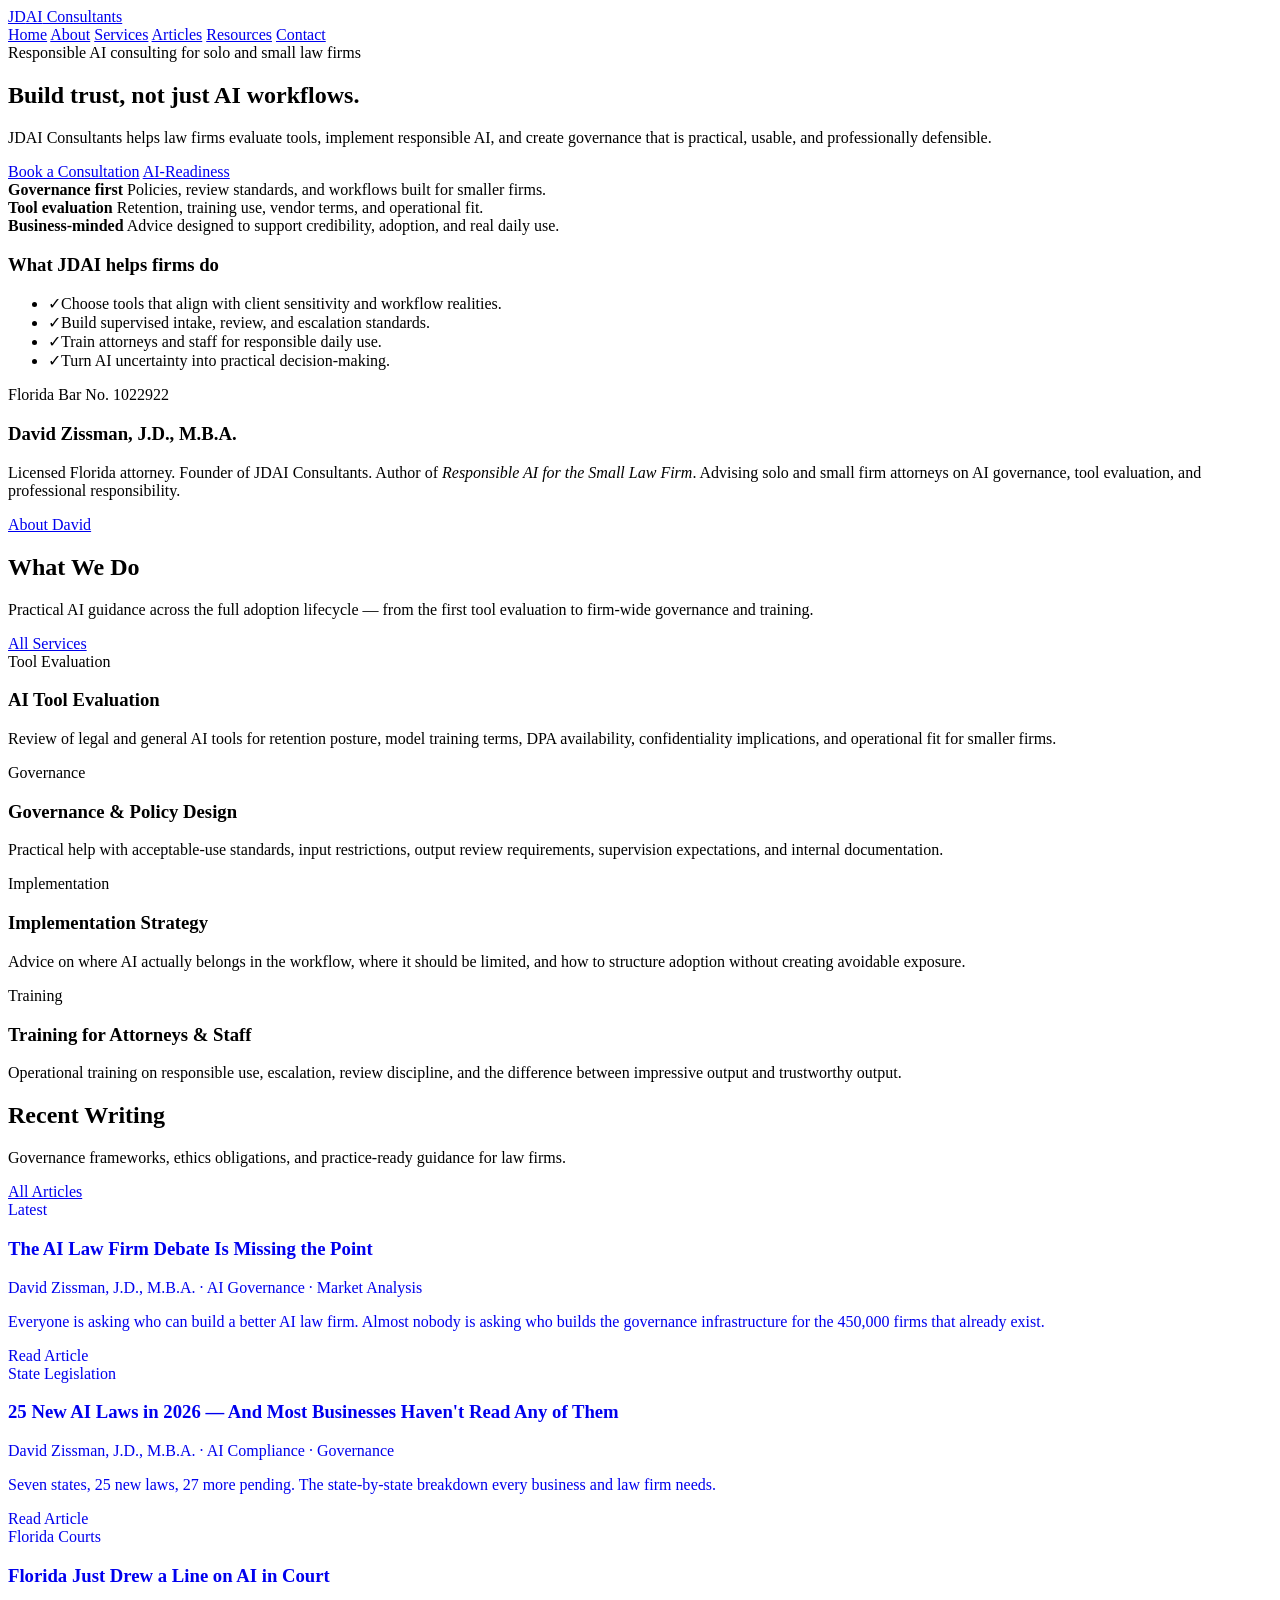
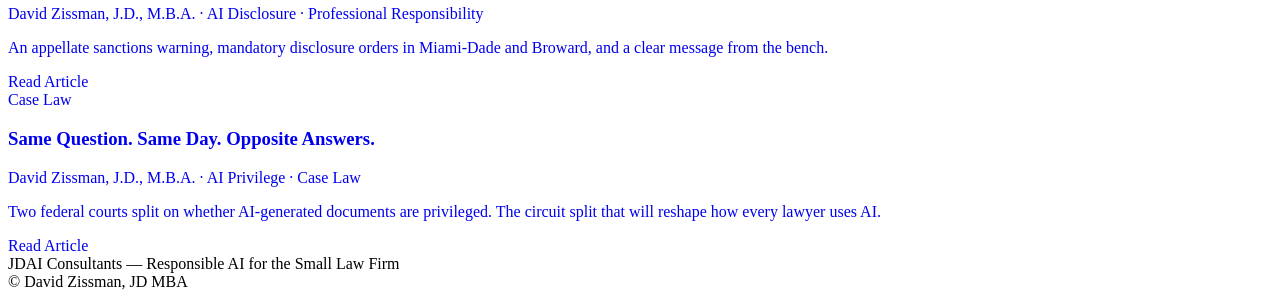
==== index.html @ 6c131a29 "Add files via upload replacing old index file" ====
<!DOCTYPE html>
<html lang="en">
<head>
  <!-- Google tag (gtag.js) -->
  <script async src="https://www.googletagmanager.com/gtag/js?id=G-C02P31GYG3"></script>
  <script>
    window.dataLayer = window.dataLayer || [];
    function gtag(){dataLayer.push(arguments);}
    gtag('js', new Date());

    gtag('config', 'G-C02P31GYG3');
  </script>

  <meta charset="UTF-8" />
  <meta name="viewport" content="width=device-width, initial-scale=1.0" />
  <title>JDAI Consultants | Responsible AI for the Small Law Firm</title>
  <meta name="description" content="Practical AI governance, tool evaluation, and implementation guidance for solo and small law firms." />
  <meta name="theme-color" content="#0b0f1a" />
  <meta property="og:title" content="JDAI Consultants | Responsible AI for the Small Law Firm" />
  <meta property="og:description" content="Practical AI governance, tool evaluation, and implementation guidance for solo and small law firms." />
  <meta property="og:type" content="website" />
  <meta name="twitter:card" content="summary_large_image" />
  
  <link rel="canonical" href="https://jdaiconsultants.com/" />
  <link rel="stylesheet" href="style.css" />
  <script type="application/ld+json">
  {
    "@context": "https://schema.org",
    "@type": "ProfessionalService",
    "name": "JDAI Consultants",
    "url": "https://jdaiconsultants.com",
    "description": "Practical AI governance, tool evaluation, and implementation guidance for solo and small law firms.",
    "founder": {
      "@type": "Person",
      "name": "David Zissman",
      "jobTitle": "Founder",
      "honorificSuffix": "J.D., M.B.A.",
      "url": "https://jdaiconsultants.com/about.html"
    },
    "areaServed": "US",
    "serviceType": ["AI Governance Consulting", "Legal AI Tool Evaluation", "Attorney AI Training"],
    "address": {
      "@type": "PostalAddress",
      "addressLocality": "Orlando",
      "addressRegion": "FL",
      "addressCountry": "US"
    }
  }
  </script>
</head>
<body>
  
<header class="site-header">
  <div class="container nav">
    <a href="index.html" class="brand">JD<span class="gold">AI</span> Consultants</a>
    <nav class="nav-links" aria-label="Primary">
      <a class="active" href="index.html">Home</a>
      <a class="" href="about.html">About</a>
      <a class="" href="services.html">Services</a>
      <a class="" href="articles.html">Articles</a>
      <a class="" href="resources.html">Resources</a>
      <a class="" href="contact.html">Contact</a>
    </nav>
  </div>
</header>

  
<main>
  <section class="hero">
    <div class="container hero-wrap">
      <div class="hero-copy">
        <div class="eyebrow">Responsible AI consulting for solo and small law firms</div>
        <h1>Build trust, not just AI workflows.</h1>
        <p class="lead">
          JDAI Consultants helps law firms evaluate tools, implement responsible AI, and create governance that is practical, usable, and professionally defensible.
        </p>
        <div class="hero-actions">
          <a class="btn btn-primary" href="contact.html">Book a Consultation</a>
          <a class="btn btn-primary" href="assessment.html">AI-Readiness</a>
        </div>
        <div class="hero-meta">
          <div class="stat">
            <strong>Governance first</strong>
            <span>Policies, review standards, and workflows built for smaller firms.</span>
          </div>
          <div class="stat">
            <strong>Tool evaluation</strong>
            <span>Retention, training use, vendor terms, and operational fit.</span>
          </div>
          <div class="stat">
            <strong>Business-minded</strong>
            <span>Advice designed to support credibility, adoption, and real daily use.</span>
          </div>
        </div>
      </div>
      <div class="hero-panel">
        <div class="panel-card">
          <h3>What JDAI helps firms do</h3>
          <ul class="checklist">
            <li><span class="check">✓</span><span>Choose tools that align with client sensitivity and workflow realities.</span></li>
            <li><span class="check">✓</span><span>Build supervised intake, review, and escalation standards.</span></li>
            <li><span class="check">✓</span><span>Train attorneys and staff for responsible daily use.</span></li>
            <li><span class="check">✓</span><span>Turn AI uncertainty into practical decision-making.</span></li>
          </ul>
        </div>
        <div class="panel-card">
          <div class="kicker">Florida Bar No. 1022922</div>
          <h3>David Zissman, J.D., M.B.A.</h3>
          <p>Licensed Florida attorney. Founder of JDAI Consultants. Author of <em>Responsible AI for the Small Law Firm</em>. Advising solo and small firm attorneys on AI governance, tool evaluation, and professional responsibility.</p>
          <div class="hero-actions" style="margin-top:16px">
            <a class="btn btn-secondary" href="about.html">About David</a>
          </div>
        </div>
      </div>
    </div>
  </section>

  <section class="section">
    <div class="container">
      <div class="section-head">
        <div>
          <h2>What We Do</h2>
          <p>Practical AI guidance across the full adoption lifecycle — from the first tool evaluation to firm-wide governance and training.</p>
        </div>
        <a class="btn btn-secondary" href="services.html">All Services</a>
      </div>
      <div class="grid grid-2">
        <article class="card">
          <div class="kicker">Tool Evaluation</div>
          <h3>AI Tool Evaluation</h3>
          <p>Review of legal and general AI tools for retention posture, model training terms, DPA availability, confidentiality implications, and operational fit for smaller firms.</p>
        </article>
        <article class="card">
          <div class="kicker">Governance</div>
          <h3>Governance &amp; Policy Design</h3>
          <p>Practical help with acceptable-use standards, input restrictions, output review requirements, supervision expectations, and internal documentation.</p>
        </article>
        <article class="card">
          <div class="kicker">Implementation</div>
          <h3>Implementation Strategy</h3>
          <p>Advice on where AI actually belongs in the workflow, where it should be limited, and how to structure adoption without creating avoidable exposure.</p>
        </article>
        <article class="card">
          <div class="kicker">Training</div>
          <h3>Training for Attorneys &amp; Staff</h3>
          <p>Operational training on responsible use, escalation, review discipline, and the difference between impressive output and trustworthy output.</p>
        </article>
      </div>
    </div>
  </section>

  <section class="section">
    <div class="container">
      <div class="section-head">
        <div>
          <h2>Recent Writing</h2>
          <p>Governance frameworks, ethics obligations, and practice-ready guidance for law firms.</p>
        </div>
        <a class="btn btn-secondary" href="articles.html">All Articles</a>
      </div>
      <div class="grid grid-3">
        <a class="card article-card" href="article-ai-law-firm-debate.html" style="text-decoration:none">
          <span class="tag">Latest</span>
          <h3>The AI Law Firm Debate Is Missing the Point</h3>
          <div class="article-meta">
            <span>David Zissman, J.D., M.B.A.</span>
            <span>·</span>
            <span>AI Governance · Market Analysis</span>
          </div>
          <p>Everyone is asking who can build a better AI law firm. Almost nobody is asking who builds the governance infrastructure for the 450,000 firms that already exist.</p>
          <div class="article-actions"><span class="btn btn-primary">Read Article</span></div>
        </a>
        <a class="card article-card" href="article-state-ai-laws-2026.html" style="text-decoration:none">
          <span class="tag">State Legislation</span>
          <h3>25 New AI Laws in 2026 — And Most Businesses Haven't Read Any of Them</h3>
          <div class="article-meta">
            <span>David Zissman, J.D., M.B.A.</span>
            <span>·</span>
            <span>AI Compliance · Governance</span>
          </div>
          <p>Seven states, 25 new laws, 27 more pending. The state-by-state breakdown every business and law firm needs.</p>
          <div class="article-actions"><span class="btn btn-primary">Read Article</span></div>
        </a>
        <a class="card article-card" href="article-florida-ai-courts.html" style="text-decoration:none">
          <span class="tag">Florida Courts</span>
          <h3>Florida Just Drew a Line on AI in Court</h3>
          <div class="article-meta">
            <span>David Zissman, J.D., M.B.A.</span>
            <span>·</span>
            <span>AI Disclosure · Professional Responsibility</span>
          </div>
          <p>An appellate sanctions warning, mandatory disclosure orders in Miami-Dade and Broward, and a clear message from the bench.</p>
          <div class="article-actions"><span class="btn btn-secondary">Read Article</span></div>
        </a>
        <a class="card article-card" href="article-ai-privilege-split.html" style="text-decoration:none">
          <span class="tag">Case Law</span>
          <h3>Same Question. Same Day. Opposite Answers.</h3>
          <div class="article-meta">
            <span>David Zissman, J.D., M.B.A.</span>
            <span>·</span>
            <span>AI Privilege · Case Law</span>
          </div>
          <p>Two federal courts split on whether AI-generated documents are privileged. The circuit split that will reshape how every lawyer uses AI.</p>
          <div class="article-actions"><span class="btn btn-secondary">Read Article</span></div>
        </a>
      </div>
    </div>
  </section>
</main>

  <footer class="site-footer">
    <div class="container footer-card">
      <div>JD<span class="gold">AI</span> Consultants — Responsible AI for the Small Law Firm</div>
      <div>© David Zissman, JD MBA</div>
    </div>
  </footer>
</body>
</html>
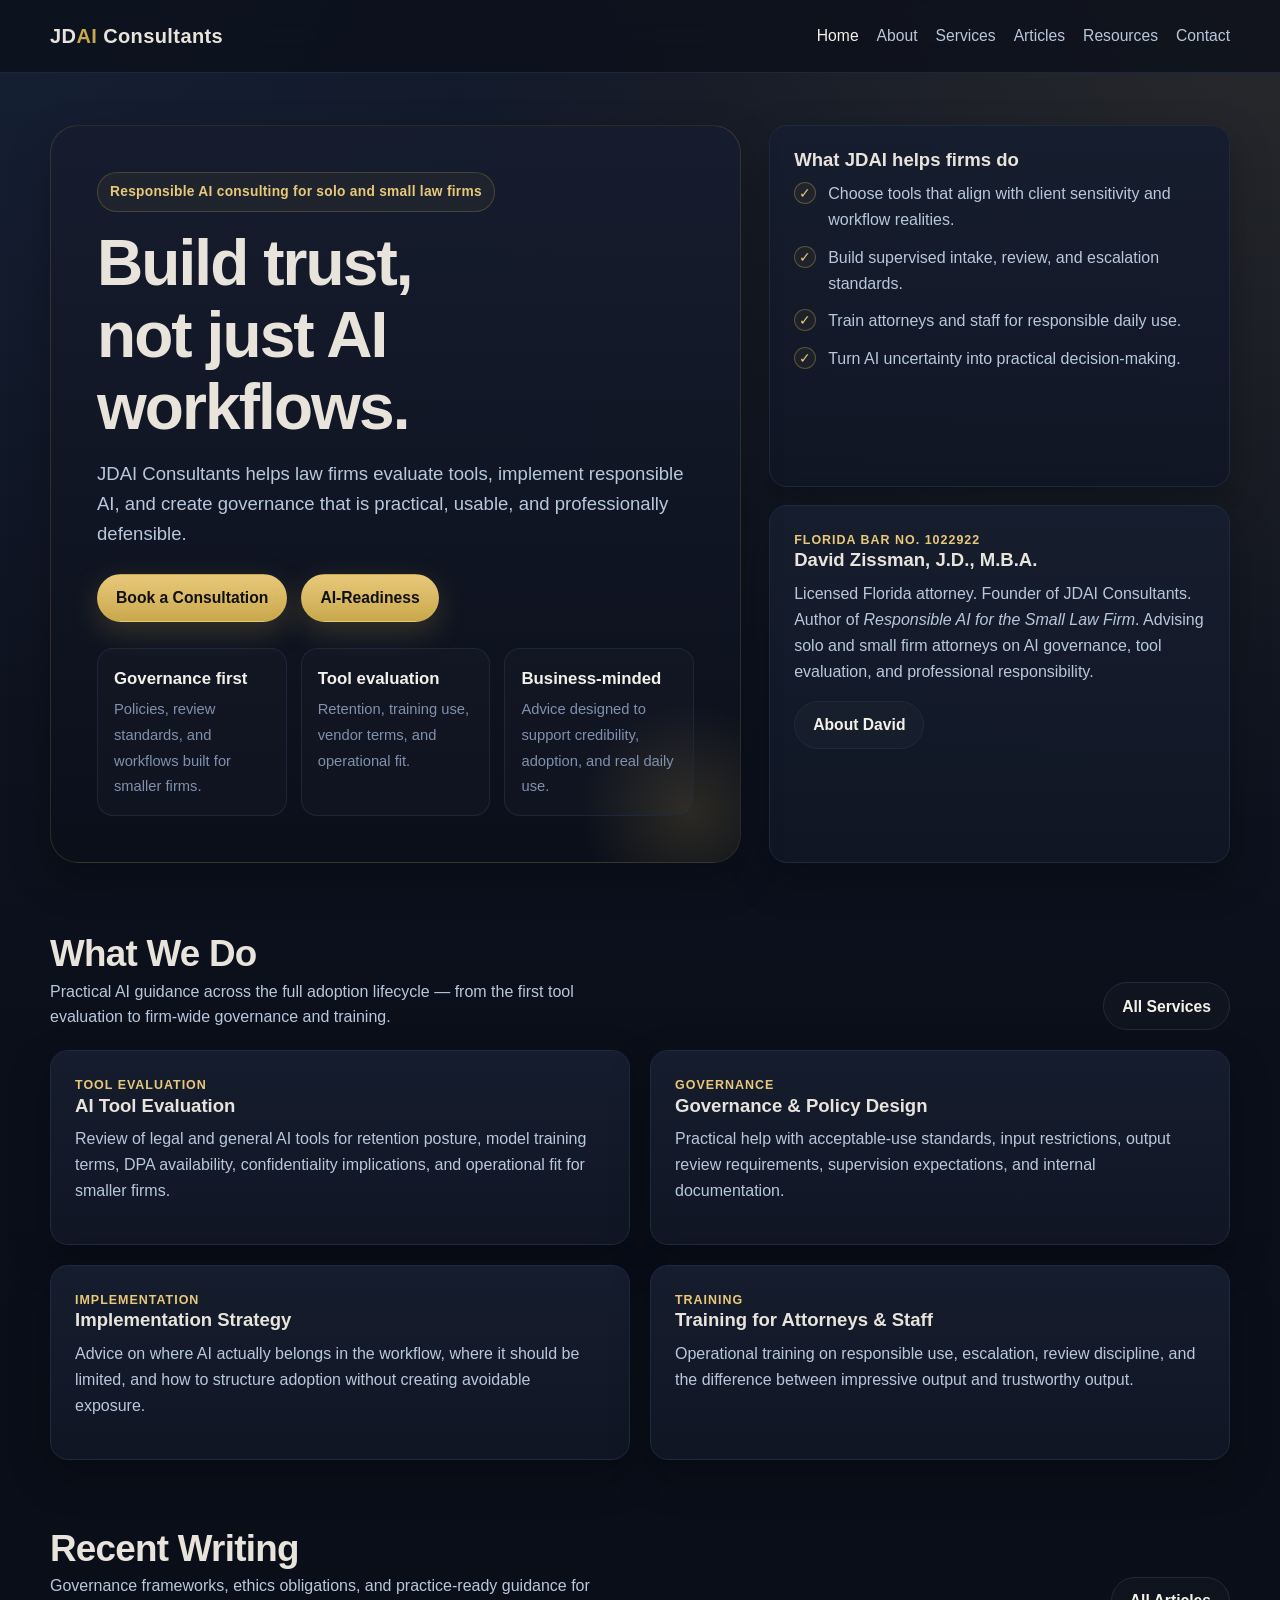
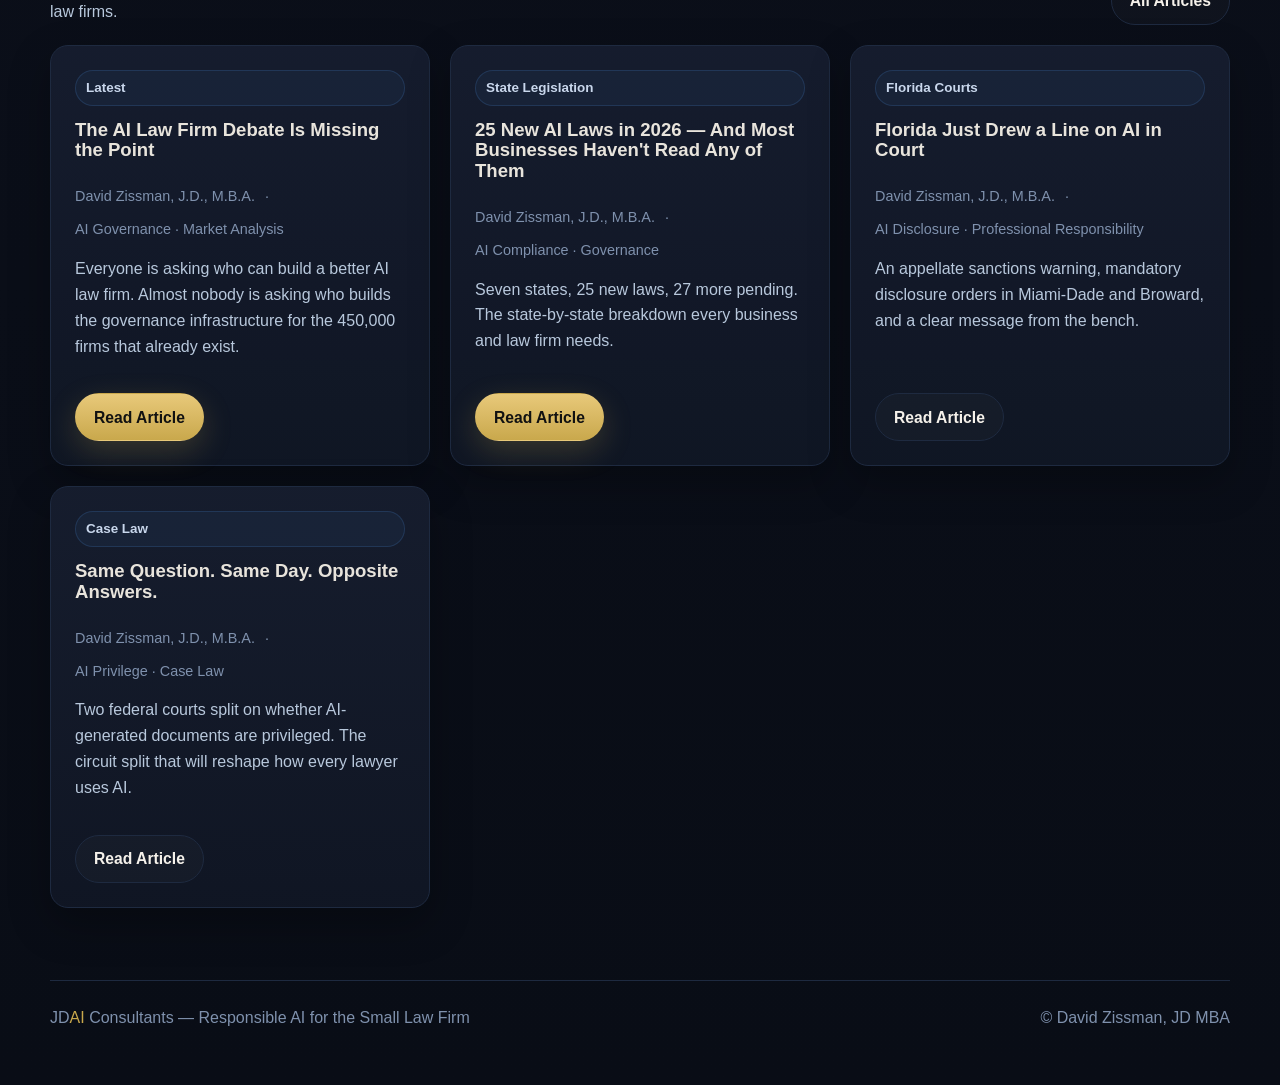
==== commit 2890c5a8: "Add files via upload" ====
--- a/style.css
+++ b/style.css
@@ -0,0 +1,168 @@
+
+:root{
+  --navy-bg:#0b0f1a;
+  --navy-mid:#121828;
+  --navy-card:#161d2e;
+  --gold:#c9a84c;
+  --gold-light:#e8c97a;
+  --text-primary:#e8e4dc;
+  --text-muted:#b8c8dc;
+  --text-dim:#7f91ad;
+  --border:#1e2a40;
+  --accent-blue:#3a6ea8;
+  --off-white:#f5f1ea;
+  --shadow:0 16px 42px rgba(0,0,0,.28);
+  --radius:18px;
+  --radius-sm:12px;
+  --max:1180px;
+}
+*{box-sizing:border-box}
+html{scroll-behavior:smooth}
+body{
+  margin:0;
+  font-family:-apple-system,BlinkMacSystemFont,"Segoe UI",Roboto,Inter,Helvetica,Arial,sans-serif;
+  background:
+    radial-gradient(circle at top right, rgba(201,168,76,.12), transparent 28%),
+    radial-gradient(circle at top left, rgba(58,110,168,.10), transparent 24%),
+    linear-gradient(180deg, var(--navy-mid) 0%, var(--navy-bg) 40%, #090d16 100%);
+  color:var(--text-primary);
+  line-height:1.62;
+  overflow-x:hidden;
+}
+img{max-width:100%;display:block}
+a{color:inherit;text-decoration:none}
+p{margin:0 0 1rem}
+h1,h2,h3,h4{margin:0 0 1rem;line-height:1.12}
+ul{margin:0;padding-left:1.2rem}
+.container{width:min(100% - 32px,var(--max));margin:0 auto}
+.site-header{
+  position:sticky;top:0;z-index:50;
+  backdrop-filter:blur(14px);
+  background:rgba(11,15,26,.76);
+  border-bottom:1px solid rgba(30,42,64,.86)
+}
+.nav{
+  min-height:72px;display:flex;align-items:center;justify-content:space-between;gap:20px
+}
+.brand{font-size:1.25rem;font-weight:800;letter-spacing:.02em;white-space:nowrap}
+.gold{color:var(--gold)}
+.nav-links{display:flex;align-items:center;gap:18px;flex-wrap:wrap;justify-content:flex-end}
+.nav-links a{color:var(--text-muted);font-size:.98rem}
+.nav-links a:hover,.nav-links a.active{color:var(--off-white)}
+.btn{
+  display:inline-flex;align-items:center;justify-content:center;gap:10px;
+  min-height:48px;padding:0 18px;border-radius:999px;border:1px solid transparent;
+  font-weight:700;font-size:.98rem;transition:transform .18s ease,border-color .18s ease,background .18s ease,color .18s ease;
+  white-space:nowrap
+}
+.btn:hover{transform:translateY(-1px)}
+.btn-primary{background:linear-gradient(180deg,var(--gold-light),var(--gold));color:#111;box-shadow:0 10px 30px rgba(201,168,76,.22)}
+.btn-secondary{background:rgba(255,255,255,.02);border-color:var(--border);color:var(--off-white)}
+.hero{padding:52px 0 36px}
+.hero-wrap{display:grid;grid-template-columns:1.2fr .8fr;gap:28px;align-items:stretch}
+.hero-copy,.hero-panel{min-width:0}
+.hero-copy{
+  background:linear-gradient(180deg, rgba(22,29,46,.95), rgba(11,15,26,.92));
+  border:1px solid rgba(201,168,76,.18);border-radius:28px;padding:clamp(26px,4vw,46px);box-shadow:var(--shadow);
+  position:relative;overflow:hidden;isolation:isolate
+}
+.hero-copy::before{
+  content:"";position:absolute;inset:auto -60px -60px auto;width:220px;height:220px;
+  background:radial-gradient(circle, rgba(201,168,76,.17), transparent 70%);z-index:-1
+}
+.eyebrow{
+  display:inline-flex;align-items:center;gap:10px;margin-bottom:16px;padding:8px 12px;border:1px solid rgba(201,168,76,.24);
+  border-radius:999px;color:var(--gold-light);background:rgba(201,168,76,.06);font-size:.86rem;font-weight:700;letter-spacing:.02em
+}
+.hero h1{font-size:clamp(2.15rem,5vw,4.3rem);letter-spacing:-.03em;max-width:12ch;text-wrap:balance}
+.hero p.lead,.lead{font-size:clamp(1.02rem,1.8vw,1.16rem);color:var(--text-muted);max-width:62ch;margin-bottom:1.4rem}
+.hero-actions{display:flex;gap:14px;flex-wrap:wrap;margin-top:24px}
+.hero-meta{display:grid;grid-template-columns:repeat(3,minmax(0,1fr));gap:14px;margin-top:26px}
+.stat{
+  background:rgba(255,255,255,.02);border:1px solid rgba(30,42,64,.9);border-radius:16px;padding:16px
+}
+.stat strong{display:block;font-size:1.05rem;color:var(--off-white);margin-bottom:4px}
+.stat span{color:var(--text-dim);font-size:.92rem}
+.hero-panel{display:grid;gap:18px}
+.panel-card,.card{
+  background:linear-gradient(180deg, rgba(22,29,46,.97), rgba(16,22,36,.96));
+  border:1px solid var(--border);border-radius:var(--radius);padding:24px;box-shadow:var(--shadow)
+}
+.panel-card h3,.card h3{font-size:1.16rem;margin-bottom:10px}
+.panel-card p,.card p,.copy p{color:var(--text-muted)}
+.checklist{display:grid;gap:12px;padding:0;margin:0;list-style:none}
+.checklist li{display:flex;gap:12px;align-items:flex-start;color:var(--text-muted)}
+.check{
+  flex:0 0 22px;width:22px;height:22px;border-radius:50%;border:1px solid rgba(201,168,76,.35);
+  display:grid;place-items:center;color:var(--gold-light);font-size:.85rem;margin-top:1px;background:rgba(201,168,76,.06)
+}
+.section{padding:34px 0}
+.section-head{display:flex;justify-content:space-between;align-items:end;gap:20px;margin-bottom:20px}
+.section-head h2{font-size:clamp(1.6rem,3vw,2.3rem);letter-spacing:-.02em;margin-bottom:4px}
+.section-head p{color:var(--text-muted);max-width:62ch;margin:0}
+.grid{display:grid;gap:20px}
+.grid-2{grid-template-columns:repeat(2,minmax(0,1fr))}
+.grid-3{grid-template-columns:repeat(3,minmax(0,1fr))}
+.tag{
+  display:inline-flex;align-items:center;padding:6px 10px;border-radius:999px;border:1px solid rgba(58,110,168,.28);
+  color:#c9d7ec;background:rgba(58,110,168,.09);font-size:.84rem;font-weight:600
+}
+.kicker{color:var(--gold-light);font-weight:700;text-transform:uppercase;letter-spacing:.08em;font-size:.78rem}
+.copy h1{font-size:clamp(2rem,4vw,3.1rem);letter-spacing:-.03em;text-wrap:balance}
+.copy h2{font-size:clamp(1.5rem,3vw,2rem);letter-spacing:-.02em}
+.copy p{max-width:76ch}
+.copy .byline{color:var(--gold-light);font-weight:700;margin-bottom:18px}
+.copy hr{border:none;border-top:1px solid var(--border);margin:32px 0 22px}
+.cta-band{
+  margin-top:12px;padding:22px;border:1px solid rgba(201,168,76,.22);border-radius:18px;background:linear-gradient(180deg, rgba(201,168,76,.09), rgba(201,168,76,.03))
+}
+.list-clean{list-style:none;padding:0;margin:0;display:grid;gap:12px}
+.list-clean li{
+  padding:14px 16px;border:1px solid rgba(30,42,64,.95);border-radius:14px;background:rgba(255,255,255,.02);color:var(--text-muted)
+}
+.article-card{display:flex;flex-direction:column;gap:14px;height:100%}
+.article-meta{display:flex;flex-wrap:wrap;gap:10px;color:var(--text-dim);font-size:.9rem}
+.article-actions{margin-top:auto;padding-top:4px}
+.quote{
+  padding:18px 20px;border-left:3px solid var(--gold);background:rgba(255,255,255,.02);border-radius:0 14px 14px 0;color:var(--off-white)
+}
+.footer-card{
+  border-top:1px solid var(--border);padding-top:24px;display:flex;justify-content:space-between;gap:16px;flex-wrap:wrap;color:var(--text-dim)
+}
+.site-footer{padding:38px 0 54px}
+.note{color:var(--text-dim);font-size:.92rem}
+.form-shell{display:grid;gap:14px}
+.field{display:grid;gap:8px}
+.field label{font-weight:650;color:var(--off-white)}
+.field input,.field textarea,.field select{
+  width:100%;padding:14px 16px;border-radius:14px;border:1px solid var(--border);background:#0f1422;color:var(--off-white);font:inherit
+}
+.field textarea{min-height:150px;resize:vertical}
+.callout{
+  border:1px solid rgba(201,168,76,.24);background:rgba(201,168,76,.06);border-radius:16px;padding:18px;color:var(--off-white)
+}
+.center{text-align:center}
+@media (max-width:980px){
+  .hero-wrap,.grid-3,.grid-2{grid-template-columns:1fr}
+  .hero h1{max-width:14ch}
+}
+@media (max-width:720px){
+  .site-header{position:static}
+  .nav{min-height:auto;padding:14px 0;align-items:flex-start;flex-direction:column}
+  .nav-links{width:100%;justify-content:flex-start;gap:12px 16px}
+  .hero{padding:24px 0 20px}
+  .hero-copy{border-radius:22px;padding:22px 18px}
+  .hero h1{max-width:none;font-size:clamp(1.95rem,9vw,2.75rem);line-height:1.04}
+  .hero p.lead{font-size:1rem}
+  .hero-actions{flex-direction:column;align-items:stretch}
+  .hero-actions .btn{width:100%}
+  .hero-meta{grid-template-columns:1fr}
+  .panel-card,.card{border-radius:18px;padding:18px}
+  .section{padding:26px 0}
+  .section-head{align-items:flex-start;flex-direction:column}
+}
+@media (max-width:420px){
+  .container{width:min(100% - 20px,var(--max))}
+  .brand{font-size:1.1rem}
+  .eyebrow{font-size:.8rem;width:100%;justify-content:center;text-align:center}
+}
